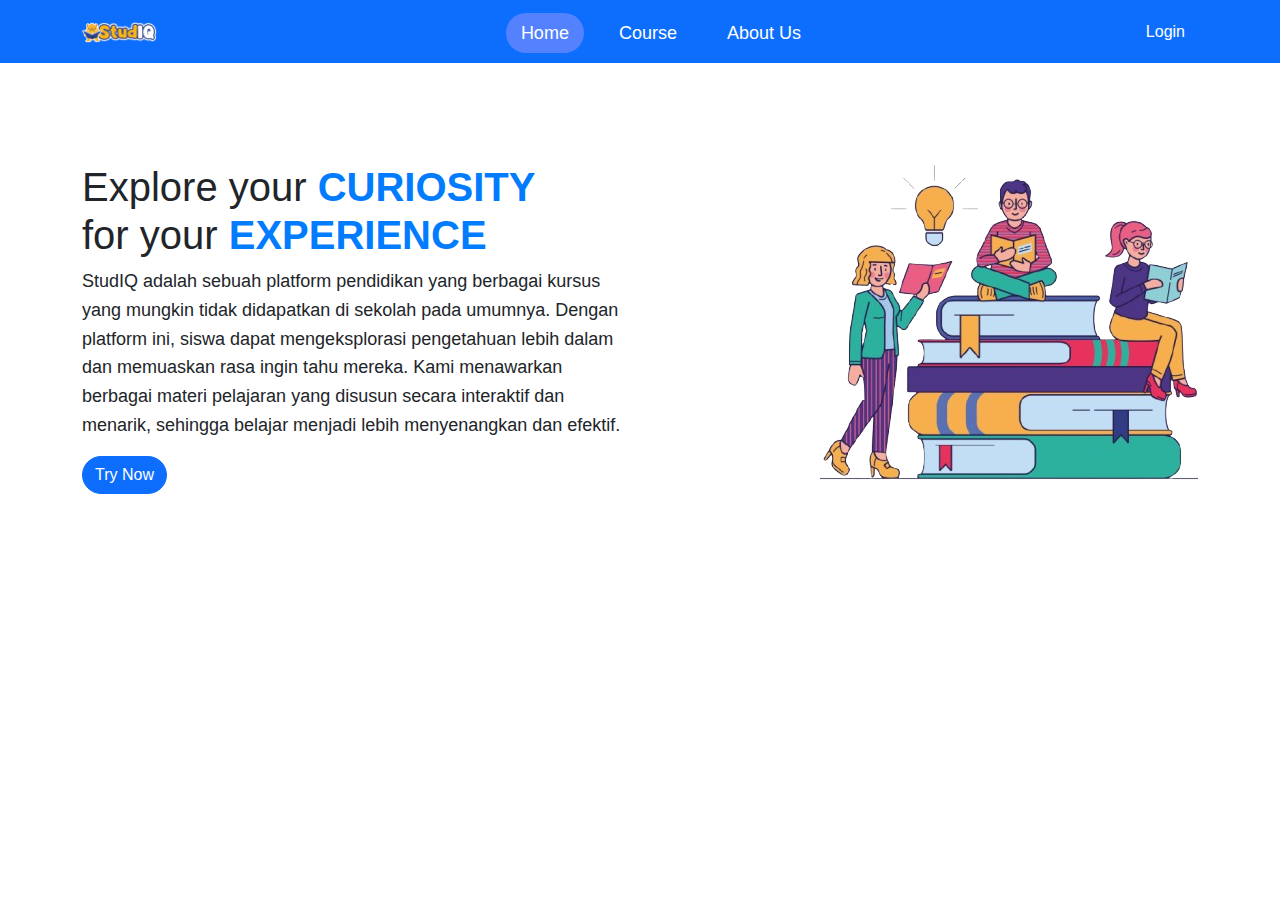
==== index.html @ 11cf306c "first commit" ====
<!DOCTYPE html>
<html lang="en">
<head>
    <meta charset="UTF-8">
    <meta name="viewport" content="width=device-width, initial-scale=1.0">
    <title>StudIQ Landing Page</title>
    <link rel="stylesheet" href="style.css">
    <link rel="stylesheet" href="bootstrap/css/bootstrap.min.css">
</head>
<body>
    <!-- ini udah pakai bootstrap -->
    <header class="bg-primary">
        <div class="container">
            <div class="nama-brand"><a href="/index.html"><img alt="Img Brand" height="50" src="logoStudIQ.png" width="50"></a></div>
            <nav>
                <ul>
                    <!-- ini udah pakai bootstrap -->
                    <li><a class="active rounded-pill text-white" href="#">Home</a></li>
                    <li><a class="rounded-pill text-white" href="#">Course</a></li>
                    <li><a class="rounded-pill text-white" href="aboutus.html">About Us</a></li>
                </ul>
            </nav>
            <!-- ini udah pakai bootstrap -->
            <a href="login.html" class="btn-primary btn rounded-pill">Login</a>
        </div>
    </header>
    <!-- ini udah pakai bootstrap -->
    <div class="container">
        <main>
            <div class="row justify-content-between">
               <div class="col-md-6">
                <div class="content">
                    <h1>Explore your <span class="highlight fw-bold">CURIOSITY</span><br> for your <span class="highlight fw-bold">EXPERIENCE</span></h1>
                    <p>StudIQ adalah sebuah platform pendidikan yang berbagai kursus yang mungkin tidak didapatkan di sekolah pada umumnya. Dengan platform ini, siswa dapat mengeksplorasi pengetahuan lebih dalam dan memuaskan rasa ingin tahu mereka. Kami menawarkan berbagai materi pelajaran yang disusun secara interaktif dan menarik, sehingga belajar menjadi lebih menyenangkan dan efektif.</p>
                    <a href="" class="btn-primary btn rounded-pill">Try Now</a>
                </div>
               </div>
               <div class="col-md-6">
                <div class="illustration float-end">
                    <img src="PicHomepage.png" alt="Illustration">
                </div>
               </div>
            </div>
        </main>
    </div>
</body>
</html>
---- style.css ----
/* General Styles */
:root {
    --text-color--: #5482ff;
    --text-color-blend--: #030558;
    --back-up-color--: #000000;
}
* {
    margin: 0;
    padding: 0;
    box-sizing: border-box;
    font-family: "Open Sans", sans-serif;
    font-optical-sizing: auto;
}

body {
    background: whitesmoke;
    overflow: hidden;
}

/* Header Section */
header .container {
    width: 100%;
    display: flex;
    justify-content: space-between;
    align-items: center;
    background: transparent;
}

.nama-brand img{
    width: 75px;
    height: auto;
}

nav {
    margin-top: 20px;
}

nav ul {
    list-style: none;
    display: flex;
    gap: 20px;
}

nav ul li a, .btn {
    font-size: 18px;
    text-decoration: none;
    border-radius: 25px;
    padding: 10px 15px;
    transition: 0.6s;
}

li a:hover, .btn:hover{
    color: white;
    background-color: var(--text-color--);
}
.active {
    color: white;
    background-color: var(--text-color--);
}

/* Main Section */
main {
    margin-top: 100px;
}

.content {
    max-width: 600px;
}

h1 {
    font-size: 48px;
    line-height: 1.2;
    margin-bottom: 20px;
}

h1 .highlight {
    color: rgb(2, 124, 254);
}

p {
    font-size: 18px;
    line-height: 1.6;
    margin-bottom: 30px;
}

/* Login Section */
.login-form {
    min-height: 100vh;
}

.blue {
    min-height: 100vh;
}

.login-page {
    align-items: center;
}

.nama-brand2 img{
    flex: 1;
    display: flex;
    justify-content: center;
    align-items: center;
}
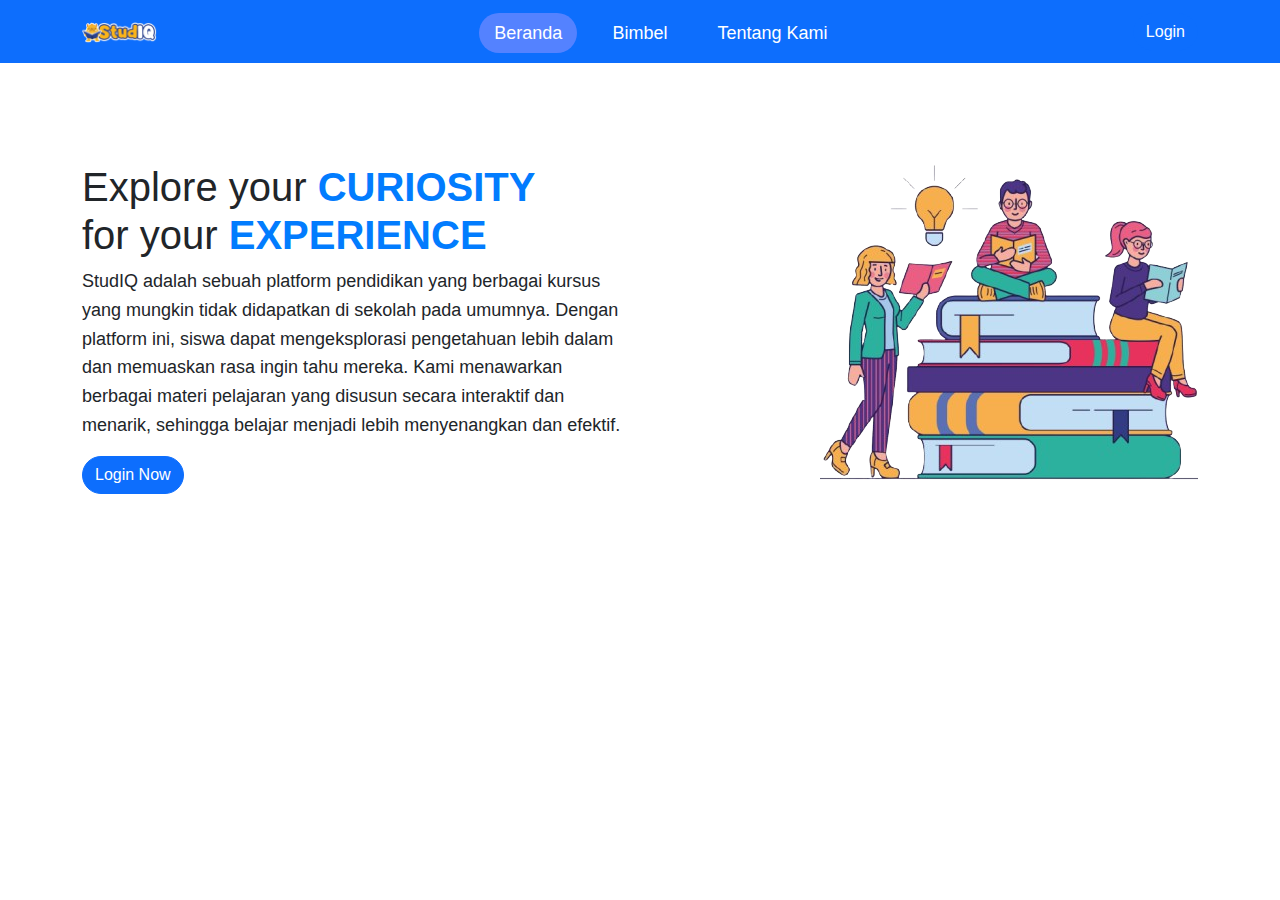
==== commit 84e59bd3: "change navbar and btn try now" ====
--- a/index.html
+++ b/index.html
@@ -15,9 +15,9 @@
             <nav>
                 <ul>
                     <!-- ini udah pakai bootstrap -->
-                    <li><a class="active rounded-pill text-white" href="#">Home</a></li>
-                    <li><a class="rounded-pill text-white" href="#">Course</a></li>
-                    <li><a class="rounded-pill text-white" href="aboutus.html">About Us</a></li>
+                    <li><a class="active rounded-pill text-white" href="#">Beranda</a></li>
+                    <li><a class="rounded-pill text-white" href="#">Bimbel</a></li>
+                    <li><a class="rounded-pill text-white" href="aboutus.html">Tentang Kami</a></li>
                 </ul>
             </nav>
             <!-- ini udah pakai bootstrap -->
@@ -32,7 +32,7 @@
                 <div class="content">
                     <h1>Explore your <span class="highlight fw-bold">CURIOSITY</span><br> for your <span class="highlight fw-bold">EXPERIENCE</span></h1>
                     <p>StudIQ adalah sebuah platform pendidikan yang berbagai kursus yang mungkin tidak didapatkan di sekolah pada umumnya. Dengan platform ini, siswa dapat mengeksplorasi pengetahuan lebih dalam dan memuaskan rasa ingin tahu mereka. Kami menawarkan berbagai materi pelajaran yang disusun secara interaktif dan menarik, sehingga belajar menjadi lebih menyenangkan dan efektif.</p>
-                    <a href="" class="btn-primary btn rounded-pill">Try Now</a>
+                    <a href="login.html" class="btn-primary btn rounded-pill">Login Now</a>
                 </div>
                </div>
                <div class="col-md-6">
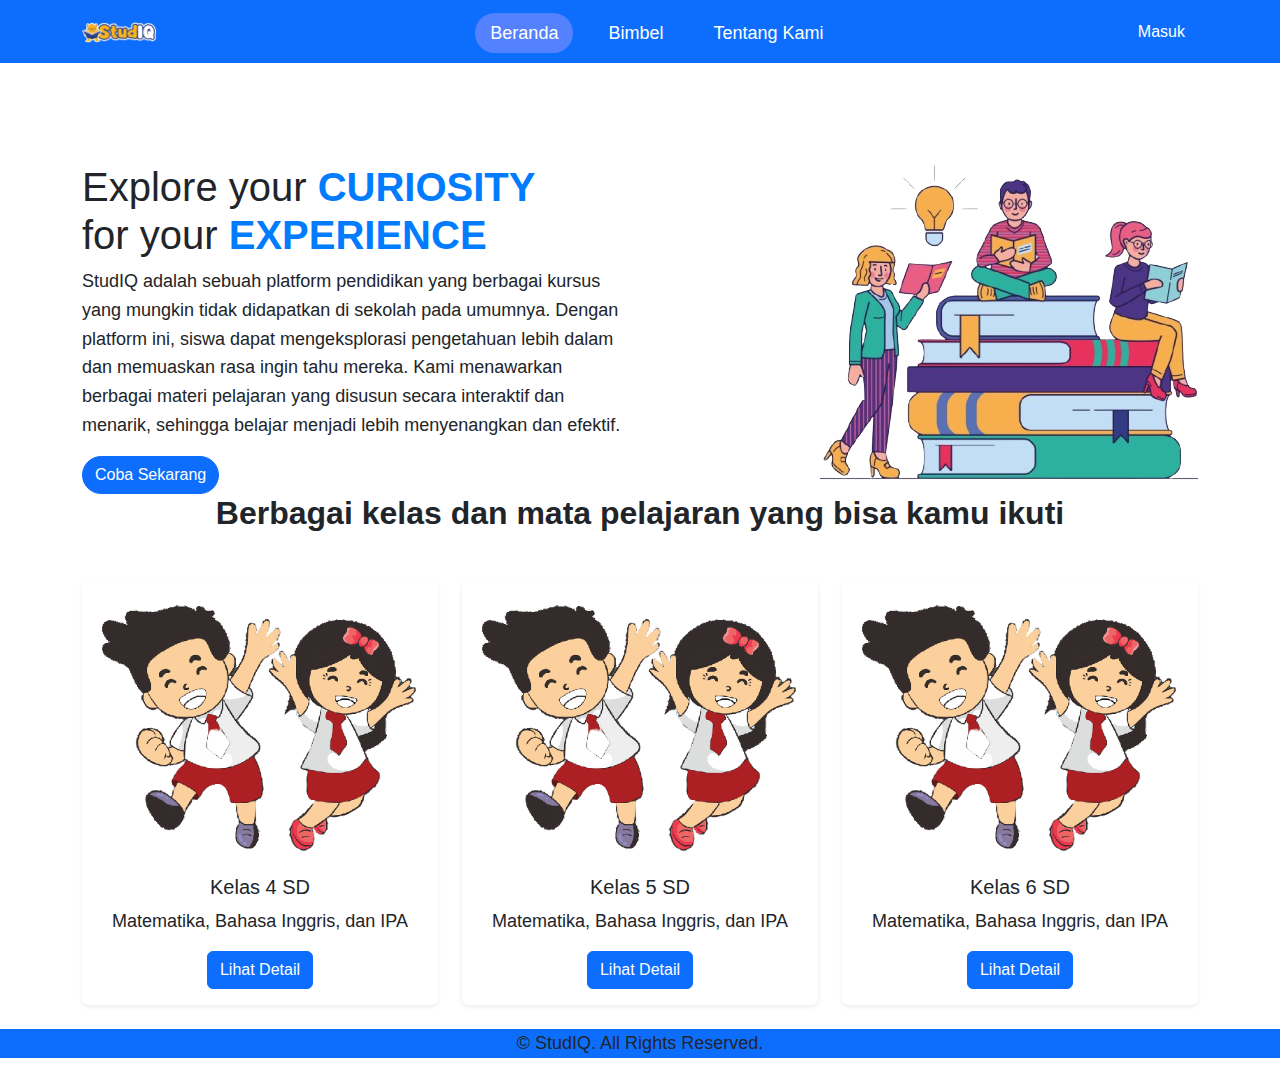
==== commit a298c5d2: "change index, add register, dan add home" ====
--- a/index.html
+++ b/index.html
@@ -21,7 +21,7 @@
                 </ul>
             </nav>
             <!-- ini udah pakai bootstrap -->
-            <a href="login.html" class="btn-primary btn rounded-pill">Login</a>
+            <a href="login.html" class="btn-primary btn rounded-pill">Masuk</a>
         </div>
     </header>
     <!-- ini udah pakai bootstrap -->
@@ -32,7 +32,7 @@
                 <div class="content">
                     <h1>Explore your <span class="highlight fw-bold">CURIOSITY</span><br> for your <span class="highlight fw-bold">EXPERIENCE</span></h1>
                     <p>StudIQ adalah sebuah platform pendidikan yang berbagai kursus yang mungkin tidak didapatkan di sekolah pada umumnya. Dengan platform ini, siswa dapat mengeksplorasi pengetahuan lebih dalam dan memuaskan rasa ingin tahu mereka. Kami menawarkan berbagai materi pelajaran yang disusun secara interaktif dan menarik, sehingga belajar menjadi lebih menyenangkan dan efektif.</p>
-                    <a href="login.html" class="btn-primary btn rounded-pill">Login Now</a>
+                    <a href="register.html" class="btn-primary btn rounded-pill">Coba Sekarang</a>
                 </div>
                </div>
                <div class="col-md-6">
@@ -43,5 +43,59 @@
             </div>
         </main>
     </div>
+
+    <section class="content-section">
+        <div class="container">
+        <h2 class="text-center mb-5"><b>Berbagai kelas dan mata pelajaran yang bisa kamu ikuti</b></h2>
+        <div class="row">
+            <!-- Konten kelas 4 -->
+            <div class="col-md-4 mb-4">
+                <div class="card h-100 text-center shadow-sm border-0">
+                    <div class="card-body">
+                        <div class="mb-3">
+                            <img src="SD.png" alt="sd kelas 4" class="img-fluid">
+                        </div>
+                        <h5 class="card-title">Kelas 4 SD</h5>
+                        <p class="card-text">Matematika, Bahasa Inggris, dan IPA</p>
+                        <a href="#" class="btn btn-primary">Lihat Detail</a>
+                    </div>
+                </div>
+            </div>
+            <!-- Konten kelas 5 -->
+            <div class="col-md-4 mb-4">
+                <div class="card h-100 text-center shadow-sm border-0">
+                    <div class="card-body">
+                        <div class="mb-3">
+                            <img src="SD.png" alt="sd kelas 5" class="img-fluid">
+                        </div>
+                        <h5 class="card-title">Kelas 5 SD</h5>
+                        <p class="card-text">Matematika, Bahasa Inggris, dan IPA</p>
+                        <a href="#" class="btn btn-primary">Lihat Detail</a>
+                    </div>
+                </div>
+            </div>
+            <!-- Konten kelas 6 -->
+            <div class="col-md-4 mb-4">
+                <div class="card h-100 text-center shadow-sm border-0">
+                    <div class="card-body">
+                        <div class="mb-3">
+                            <img src="SD.png" alt="sd kelas 6" class="img-fluid">
+                        </div>
+                        <h5 class="card-title">Kelas 6 SD</h5>
+                        <p class="card-text">Matematika, Bahasa Inggris, dan IPA</p>
+                        <a href="#" class="btn btn-primary">Lihat Detail</a>
+                    </div>
+                </div>
+            </div>
+        </div>
+        </div>
+    </section>
+    
+    <footer class="bg-primary">
+        <div class="container text-center">
+            <p> &copy; StudIQ. All Rights Reserved.</p>
+        </div>
+    </footer>
+    
 </body>
 </html>--- a/style.css
+++ b/style.css
@@ -14,7 +14,6 @@
 
 body {
     background: whitesmoke;
-    overflow: hidden;
 }
 
 /* Header Section */
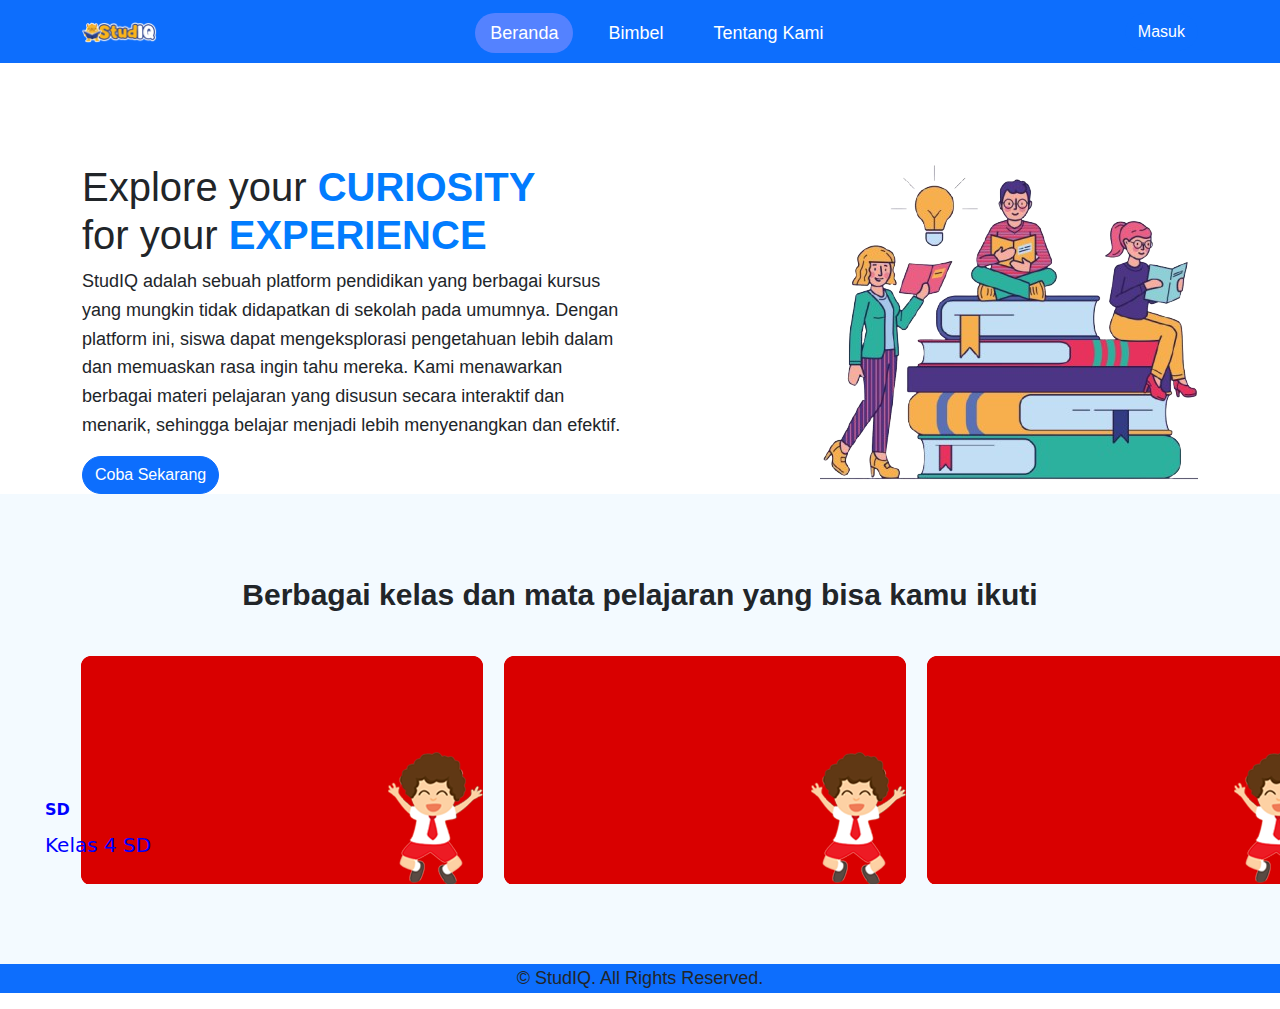
==== commit 2f6b49ba: "change index" ====
--- a/index.html
+++ b/index.html
@@ -44,50 +44,28 @@
         </main>
     </div>
 
-    <section class="content-section">
-        <div class="container">
-        <h2 class="text-center mb-5"><b>Berbagai kelas dan mata pelajaran yang bisa kamu ikuti</b></h2>
-        <div class="row">
-            <!-- Konten kelas 4 -->
-            <div class="col-md-4 mb-4">
-                <div class="card h-100 text-center shadow-sm border-0">
-                    <div class="card-body">
-                        <div class="mb-3">
-                            <img src="SD.png" alt="sd kelas 4" class="img-fluid">
-                        </div>
-                        <h5 class="card-title">Kelas 4 SD</h5>
-                        <p class="card-text">Matematika, Bahasa Inggris, dan IPA</p>
-                        <a href="#" class="btn btn-primary">Lihat Detail</a>
-                    </div>
+    <section class="section-class">
+        <div class="container-class">
+        <h2 class="judul-h2"><b>Berbagai kelas dan mata pelajaran yang bisa kamu ikuti</b></h2>
+        <div class="container-infokelas">
+            <!-- Kelas 4 SD -->
+            <div class="container-kelas">
+                <span class="box-sizing: border-box; display: block; overflow: hidden; width: initial; height: initial; background: none; opacity: 1; border: 0px; margin: 0px; padding: 0px; position: absolute; inset: 0px;"><img class="pic-sd" alt="SD" src="anaksd.png"></span>
+                <div class="word-4sd">
+                    <div class="judul-sd">SD</div>
+                    <div class="isi-sd">Kelas 4 SD</div>
                 </div>
             </div>
-            <!-- Konten kelas 5 -->
-            <div class="col-md-4 mb-4">
-                <div class="card h-100 text-center shadow-sm border-0">
-                    <div class="card-body">
-                        <div class="mb-3">
-                            <img src="SD.png" alt="sd kelas 5" class="img-fluid">
-                        </div>
-                        <h5 class="card-title">Kelas 5 SD</h5>
-                        <p class="card-text">Matematika, Bahasa Inggris, dan IPA</p>
-                        <a href="#" class="btn btn-primary">Lihat Detail</a>
-                    </div>
+            <!-- Kelas 5 SD -->
+            <div class="container-kelas">
+                <span class="box-sizing: border-box; display: block; overflow: hidden; width: initial; height: initial; background: none; opacity: 1; border: 0px; margin: 0px; padding: 0px; position: absolute; inset: 0px;"><img class="pic-sd" alt="SD" src="anaksd.png"></span>
+                <div class="word-4sd">
                 </div>
             </div>
-            <!-- Konten kelas 6 -->
-            <div class="col-md-4 mb-4">
-                <div class="card h-100 text-center shadow-sm border-0">
-                    <div class="card-body">
-                        <div class="mb-3">
-                            <img src="SD.png" alt="sd kelas 6" class="img-fluid">
-                        </div>
-                        <h5 class="card-title">Kelas 6 SD</h5>
-                        <p class="card-text">Matematika, Bahasa Inggris, dan IPA</p>
-                        <a href="#" class="btn btn-primary">Lihat Detail</a>
-                    </div>
-                </div>
+            <!-- Kelas 5 SD -->
+            <div class="container-kelas">
+                <span class="box-sizing: border-box; display: block; overflow: hidden; width: initial; height: initial; background: none; opacity: 1; border: 0px; margin: 0px; padding: 0px; position: absolute; inset: 0px;"><img class="pic-sd" alt="SD" src="anaksd.png"></span>
             </div>
-        </div>
         </div>
     </section>
     
@@ -96,6 +74,6 @@
             <p> &copy; StudIQ. All Rights Reserved.</p>
         </div>
     </footer>
-    
+
 </body>
 </html>--- a/style.css
+++ b/style.css
@@ -100,4 +100,55 @@
     display: flex;
     justify-content: center;
     align-items: center;
+}
+
+.section-class {
+    background-color: rgb(243, 250, 255);
+}
+
+section {
+    display: block;
+    unicode-bidi: isolate;
+}
+
+.container-class {
+    padding: 5rem;
+    gap: 4rem;
+    flex-direction: row;
+}
+
+.judul-h2 {
+    font-size: 1.875rem;
+    line-height: 42px;
+    margin: 0px 0px 40px;
+    text-align: center;
+}
+
+.container-infokelas {
+    display: flex;
+    justify-content: space-around;
+    flex-direction: row;
+    gap: 20px;
+    unicode-bidi: isolate;
+}
+
+.word-4sd {
+    left: 45px;
+    position: absolute;
+    bottom: 40px;
+    display: block;
+    unicode-bidi: isolate;
+}
+
+.judul-sd {
+    font-family: Poppins, system-ui;
+    color: blue;
+    font-weight: 700;
+    margin-bottom: 8px;
+}
+
+.isi-sd {
+    font-size: 1.25rem;
+    font-family: Overpass, system-ui;
+    color: blue;
 }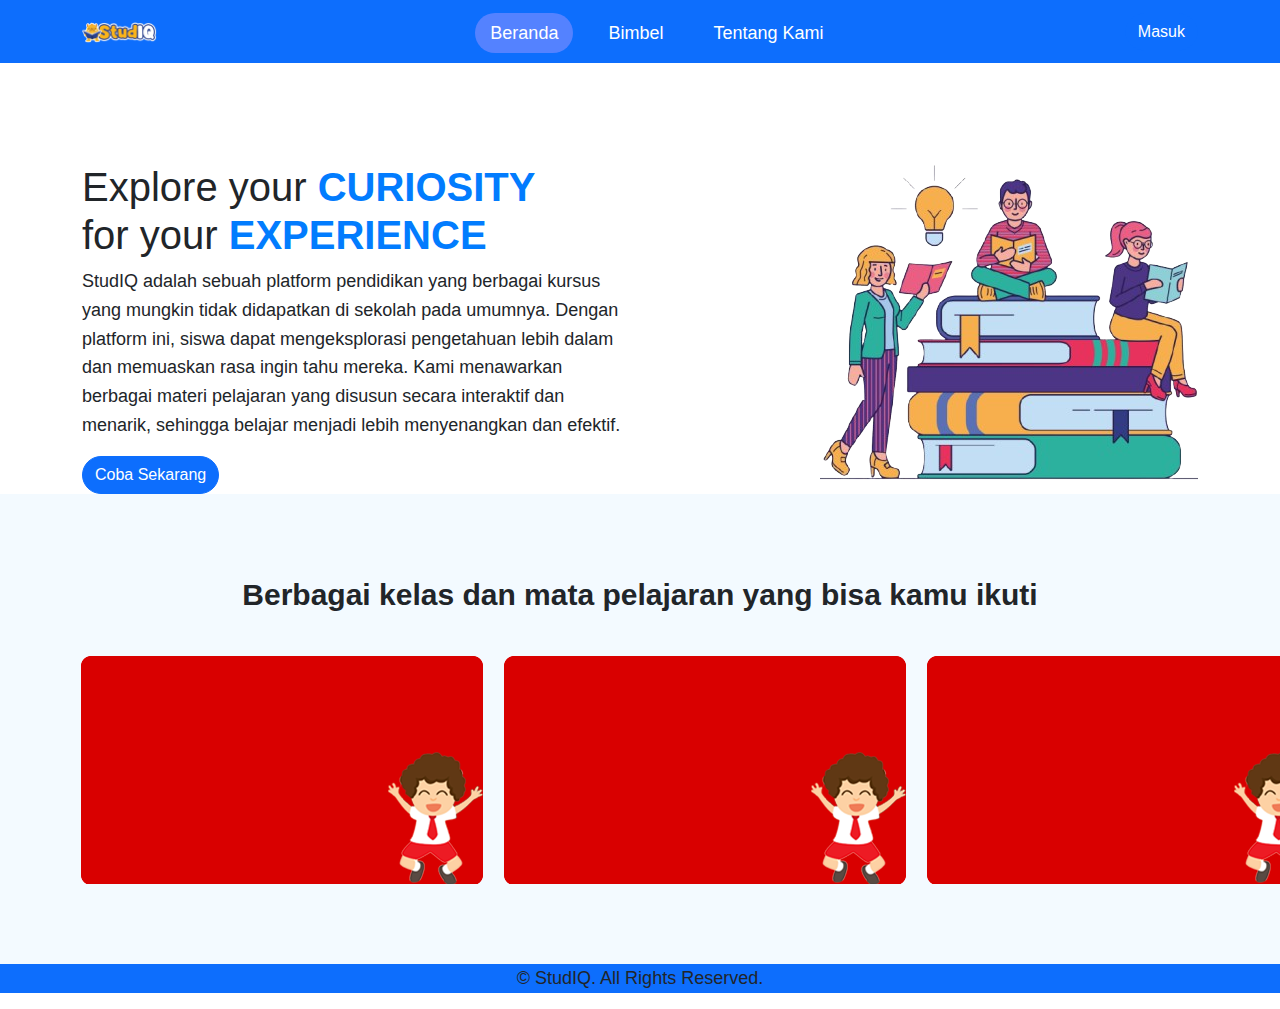
==== commit 9a91c0ed: "re-design login page dan "cleaning" code" ====
--- a/index.html
+++ b/index.html
@@ -11,7 +11,7 @@
     <!-- ini udah pakai bootstrap -->
     <header class="bg-primary">
         <div class="container">
-            <div class="nama-brand"><a href="/index.html"><img alt="Img Brand" height="50" src="logoStudIQ.png" width="50"></a></div>
+            <div class="nama-brand"><a href="/index.html"><img alt="Img Brand" height="50" src="picAsset/logoStudIQ.png" width="50"></a></div>
             <nav>
                 <ul>
                     <!-- ini udah pakai bootstrap -->
@@ -37,7 +37,7 @@
                </div>
                <div class="col-md-6">
                 <div class="illustration float-end">
-                    <img src="PicHomepage.png" alt="Illustration">
+                    <img src="picAsset/PicHomepage.png" alt="Illustration">
                 </div>
                </div>
             </div>
@@ -50,21 +50,17 @@
         <div class="container-infokelas">
             <!-- Kelas 4 SD -->
             <div class="container-kelas">
-                <span class="box-sizing: border-box; display: block; overflow: hidden; width: initial; height: initial; background: none; opacity: 1; border: 0px; margin: 0px; padding: 0px; position: absolute; inset: 0px;"><img class="pic-sd" alt="SD" src="anaksd.png"></span>
-                <div class="word-4sd">
-                    <div class="judul-sd">SD</div>
-                    <div class="isi-sd">Kelas 4 SD</div>
-                </div>
+                <span class="box-sizing: border-box; display: block; overflow: hidden; width: initial; height: initial; background: none; opacity: 1; border: 0px; margin: 0px; padding: 0px; position: absolute; inset: 0px;"><img class="pic-sd" alt="SD" src="picAsset/anaksd.png"></span>
             </div>
             <!-- Kelas 5 SD -->
             <div class="container-kelas">
-                <span class="box-sizing: border-box; display: block; overflow: hidden; width: initial; height: initial; background: none; opacity: 1; border: 0px; margin: 0px; padding: 0px; position: absolute; inset: 0px;"><img class="pic-sd" alt="SD" src="anaksd.png"></span>
+                <span class="box-sizing: border-box; display: block; overflow: hidden; width: initial; height: initial; background: none; opacity: 1; border: 0px; margin: 0px; padding: 0px; position: absolute; inset: 0px;"><img class="pic-sd" alt="SD" src="picAsset/anaksd.png"></span>
                 <div class="word-4sd">
                 </div>
             </div>
             <!-- Kelas 5 SD -->
             <div class="container-kelas">
-                <span class="box-sizing: border-box; display: block; overflow: hidden; width: initial; height: initial; background: none; opacity: 1; border: 0px; margin: 0px; padding: 0px; position: absolute; inset: 0px;"><img class="pic-sd" alt="SD" src="anaksd.png"></span>
+                <span class="box-sizing: border-box; display: block; overflow: hidden; width: initial; height: initial; background: none; opacity: 1; border: 0px; margin: 0px; padding: 0px; position: absolute; inset: 0px;"><img class="pic-sd" alt="SD" src="picAsset/anaksd.png"></span>
             </div>
         </div>
     </section>
